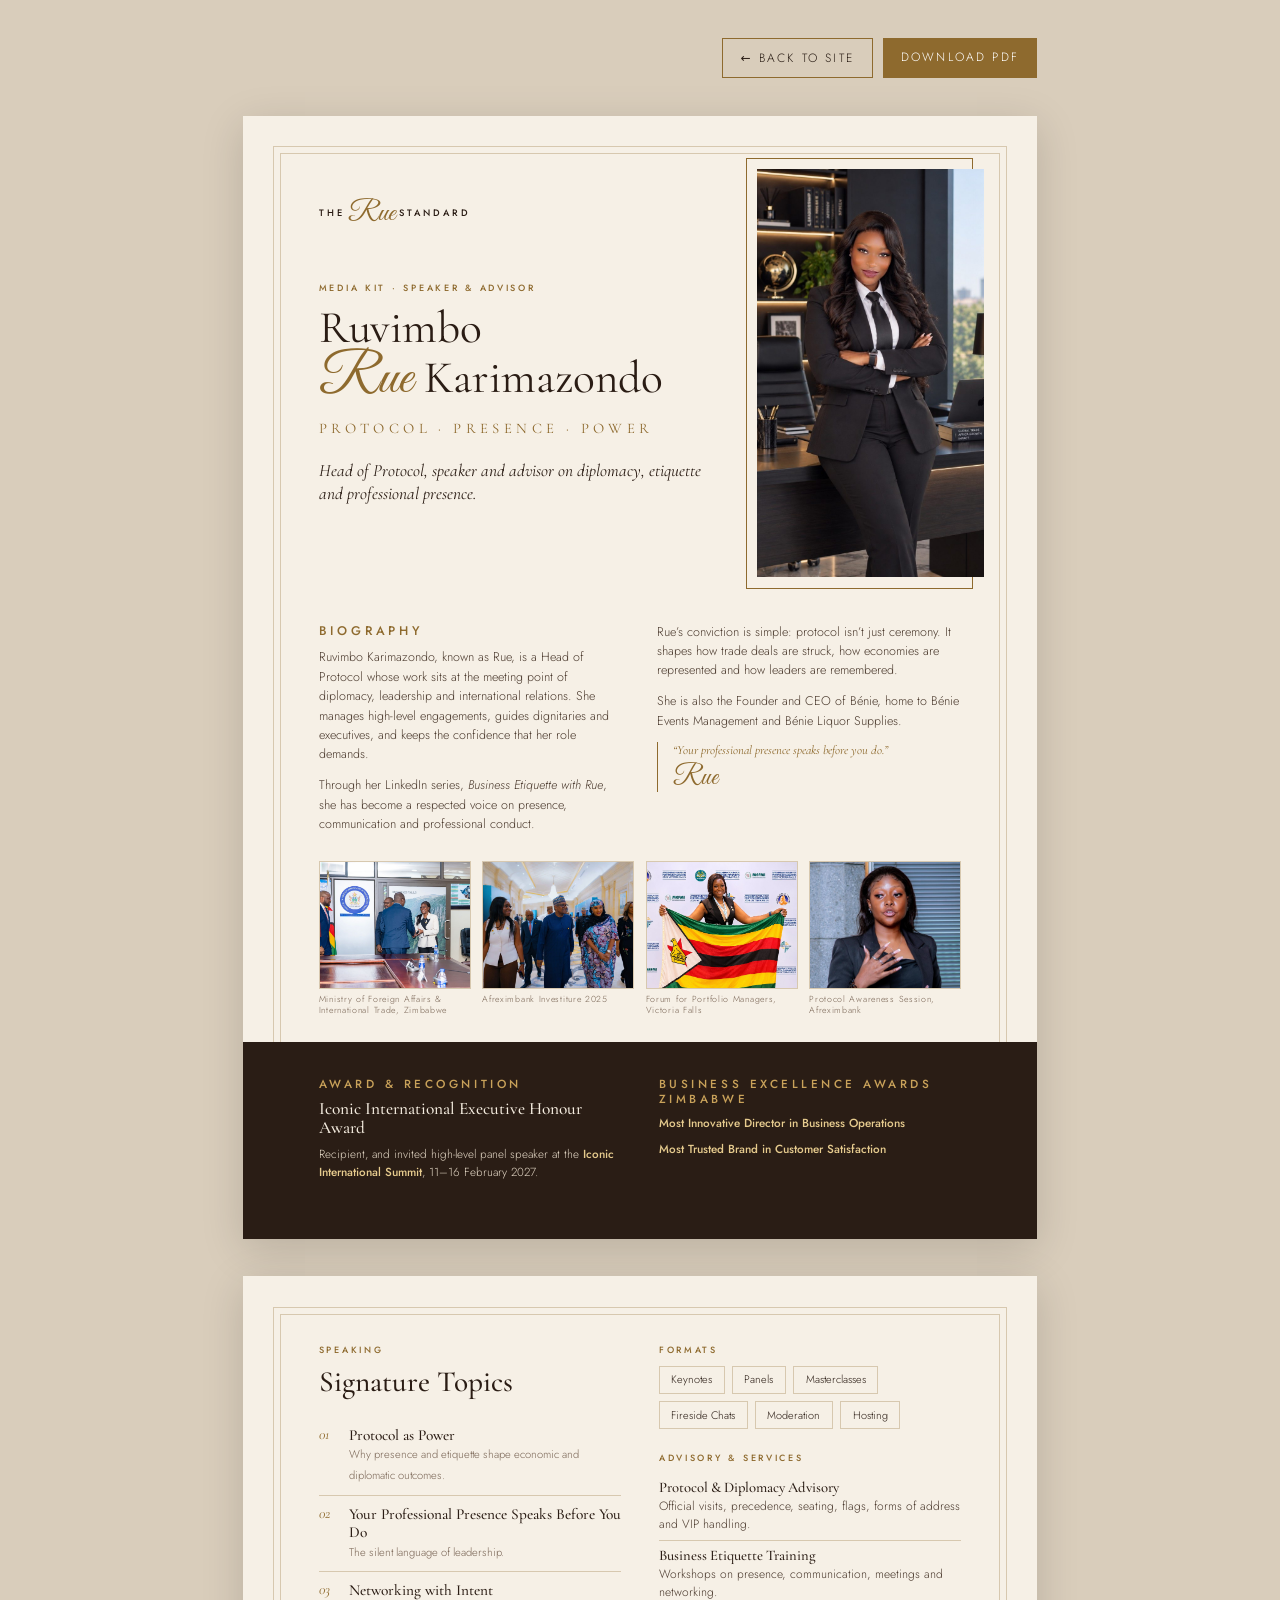
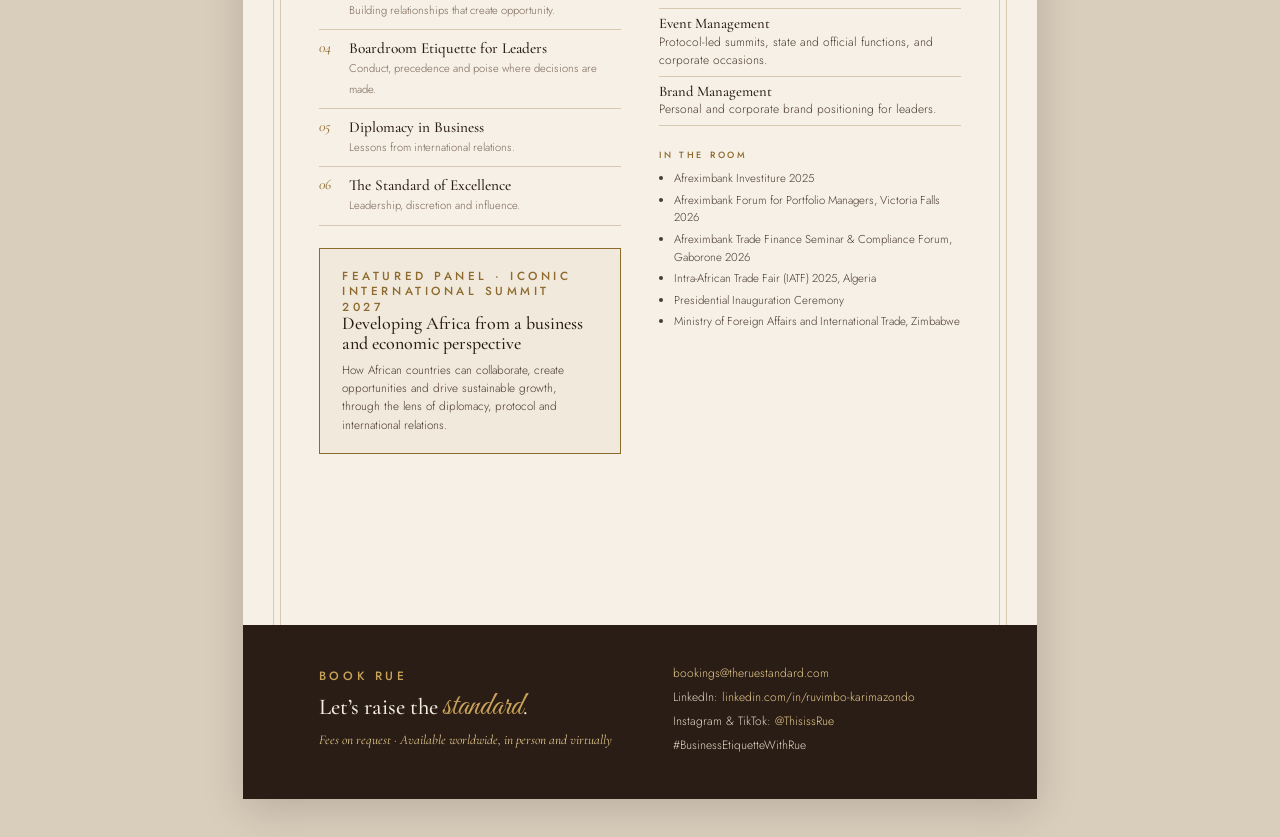
==== media-kit.html @ f9ad3863 "Add Media Kit, link previews, search data, privacy page and reading room - Two-page A4 Media Kit (HT" ====
<!doctype html>
<html lang="en">
<head>
  <meta charset="utf-8">
  <meta name="viewport" content="width=device-width, initial-scale=1">
  <title>Media Kit | The Rue Standard</title>
  <meta name="robots" content="noindex">
  <link rel="icon" href="assets/favicon.svg" type="image/svg+xml">
  <link href="https://fonts.googleapis.com/css2?family=Cormorant+Garamond:ital,wght@0,400;0,500;0,600;1,400;1,500&family=Great+Vibes&family=Jost:wght@300;400;500&display=swap" rel="stylesheet">
  <style>
    :root {
      --bg: #f6f0e6; --bg-2: #efe5d6; --esp: #2a1d15; --text: #2a1c14; --body: #4b3a2e; --muted: #7a6656;
      --gold: #8e6a2e; --gold-d: #c9a25a; --gold-hi: #e6cb8e; --line: rgba(142,106,46,.3);
      --serif: "Cormorant Garamond", Georgia, serif; --script: "Great Vibes", cursive; --sans: "Jost", system-ui, sans-serif;
    }
    @page { size: A4; margin: 0; }
    * { box-sizing: border-box; }
    html { background: #d9cdbb; }
    body { margin: 0; font: 300 10pt/1.55 var(--sans); color: var(--body); -webkit-print-color-adjust: exact; print-color-adjust: exact; }
    .page { width: 210mm; height: 297mm; margin: 10mm auto; background: var(--bg); position: relative; overflow: hidden; box-shadow: 0 10px 40px rgba(0,0,0,.15); }
    .frame { position: absolute; inset: 8mm; border: 0.6pt solid var(--line); pointer-events: none; }
    .frame::after { content: ""; position: absolute; inset: 1.6mm; border: 0.4pt solid var(--line); }
    h1, h2, h3 { font-family: var(--serif); font-weight: 500; color: var(--text); margin: 0; line-height: 1.1; }
    .eyebrow { font: 500 6.8pt/1.3 var(--sans); letter-spacing: .3em; text-transform: uppercase; color: var(--gold); margin: 0 0 2.5mm; }
    p { margin: 0 0 3mm; }
    .gold { color: var(--gold); }

    /* Page 1 */
    .hero { display: grid; grid-template-columns: 1fr 74mm; height: 128mm; }
    .hero__text { padding: 22mm 10mm 0 20mm; }
    .brand { font: 500 7pt/1 var(--sans); letter-spacing: .32em; text-transform: uppercase; color: var(--text); margin-bottom: 14mm; }
    .brand b { font: 22pt/1 var(--script); color: var(--gold); letter-spacing: 0; text-transform: none; font-weight: 400; vertical-align: -3pt; margin: 0 1mm; }
    h1 { font-size: 34pt; font-weight: 400; }
    h1 em { font: normal 1.25em/0.8 var(--script); color: var(--gold); }
    .tag { font: 400 11pt/1 var(--serif); letter-spacing: .3em; text-transform: uppercase; color: var(--gold); margin: 5mm 0 6mm; }
    .role { font: italic 13pt/1.35 var(--serif); color: var(--text); }
    .hero__photo { position: relative; margin: 14mm 14mm 0 0; }
    .hero__photo::before { content: ""; position: absolute; inset: -3mm 3mm 3mm -3mm; border: 0.6pt solid var(--gold); }
    .hero__photo img { position: relative; width: 100%; height: 108mm; object-fit: cover; object-position: top; display: block; }
    .bio { display: grid; grid-template-columns: 1fr 1fr; gap: 9mm; padding: 6mm 20mm 0; }
    .bio p { font-size: 9.4pt; }
    .quote { font: italic 14pt/1.35 var(--serif); color: var(--gold); border-left: 0.8pt solid var(--gold); padding-left: 4mm; margin: 2mm 0 0; }
    .quote span { display: block; font: 20pt/1 var(--script); margin-top: 1.5mm; }
    .strip { display: grid; grid-template-columns: repeat(4, 1fr); gap: 3mm; padding: 4mm 20mm 0; }
    .strip figure { margin: 0; }
    .strip img { width: 100%; height: 34mm; object-fit: cover; display: block; border: 0.5pt solid var(--line); }
    .strip figcaption { font-size: 6.6pt; letter-spacing: .08em; color: var(--muted); margin-top: 1.2mm; line-height: 1.3; }
    .award { position: absolute; left: 0; right: 0; bottom: 0; height: 52mm; background: var(--esp); color: #e2d6c4; padding: 9mm 20mm; display: grid; grid-template-columns: 1fr 1fr; gap: 10mm; }
    .award .eyebrow { color: var(--gold-d); }
    .award h3 { color: #f4ecdf; font-size: 13pt; margin-bottom: 2mm; }
    .award p { font-size: 8.8pt; margin: 0 0 2mm; }
    .award strong { color: var(--gold-hi); font-weight: 500; }

    /* Page 2 */
    .p2 { padding: 18mm 20mm 0; }
    .p2 h2 { font-size: 22pt; margin-bottom: 5mm; }
    .cols { display: grid; grid-template-columns: 1fr 1fr; gap: 10mm; }
    ol.topics { list-style: none; padding: 0; margin: 0; counter-reset: t; }
    ol.topics li { counter-increment: t; display: grid; grid-template-columns: 8mm 1fr; padding: 2.4mm 0; border-bottom: 0.4pt solid var(--line); }
    ol.topics li::before { content: counter(t, decimal-leading-zero); font: italic 11pt/1.2 var(--serif); color: var(--gold); }
    ol.topics strong { display: block; font: 500 11.5pt/1.2 var(--serif); color: var(--text); }
    ol.topics span { font-size: 8.4pt; color: var(--muted); }
    .chips { display: flex; flex-wrap: wrap; gap: 2mm; margin: 0 0 6mm; padding: 0; list-style: none; }
    .chips li { border: 0.5pt solid var(--line); padding: 1.2mm 3mm; font-size: 8.2pt; color: var(--text); }
    .svc { list-style: none; padding: 0; margin: 0 0 6mm; }
    .svc li { padding: 1.6mm 0; border-bottom: 0.4pt solid var(--line); font-size: 9pt; }
    .svc strong { font: 500 11pt/1.2 var(--serif); color: var(--text); display: block; }
    .featured { border: 0.6pt solid var(--gold); padding: 5mm 6mm; margin: 6mm 0; background: rgba(142,106,46,.05); }
    .featured h3 { font-size: 13.5pt; margin-bottom: 2mm; }
    .featured p { font-size: 8.8pt; margin: 0; }
    .rooms { font-size: 8.6pt; color: var(--body); margin: 0; padding-left: 4mm; }
    .rooms li { margin-bottom: 1mm; }
    .contact { position: absolute; left: 0; right: 0; bottom: 0; height: 46mm; background: var(--esp); color: #e2d6c4; padding: 9mm 20mm; display: grid; grid-template-columns: 1.1fr 1fr; gap: 10mm; align-items: center; }
    .contact .eyebrow { color: var(--gold-d); }
    .contact h3 { font-size: 17pt; color: #f4ecdf; }
    .contact h3 em { font-family: var(--script); font-style: normal; color: var(--gold-d); font-size: 1.4em; }
    .contact p { margin: 0 0 1.4mm; font-size: 9pt; }
    .contact a { color: var(--gold-hi); text-decoration: none; }
    .contact .fees { font: italic 10pt/1.3 var(--serif); color: var(--gold-hi); margin-top: 2mm; }

    .bar { max-width: 210mm; margin: 10mm auto 0; display: flex; gap: 10px; justify-content: flex-end; font-family: var(--sans); }
    .bar a { padding: 10px 18px; background: var(--gold); color: #fff; text-decoration: none; font-size: 12px; letter-spacing: .18em; text-transform: uppercase; }
    .bar a.ghost { background: transparent; color: var(--esp); border: 1px solid var(--gold); }
    @media screen and (max-width: 820px) {
      .page { transform-origin: top left; }
    }
    @media print { html { background: none; } .page { margin: 0; box-shadow: none; break-after: page; } .page:last-of-type { break-after: auto; } .bar { display: none !important; } }
  </style>
</head>
<body>
  <div class="bar"><a class="ghost" href="index.html">← Back to site</a><a href="assets/the-rue-standard-media-kit.pdf" download>Download PDF</a></div>

  <section class="page">
    <div class="frame"></div>
    <div class="hero">
      <div class="hero__text">
        <p class="brand">The<b>Rue</b>Standard</p>
        <p class="eyebrow">Media Kit · Speaker &amp; Advisor</p>
        <h1>Ruvimbo<br><em>Rue</em> Karimazondo</h1>
        <p class="tag">Protocol · Presence · Power</p>
        <p class="role">Head of Protocol, speaker and advisor on diplomacy, etiquette and professional presence.</p>
      </div>
      <div class="hero__photo"><img src="assets/rue-standing.jpg" alt="Ruvimbo Karimazondo"></div>
    </div>

    <div class="bio">
      <div>
        <p class="eyebrow">Biography</p>
        <p>Ruvimbo Karimazondo, known as Rue, is a Head of Protocol whose work sits at the meeting point of diplomacy, leadership and international relations. She manages high-level engagements, guides dignitaries and executives, and keeps the confidence that her role demands.</p>
        <p>Through her LinkedIn series, <em>Business Etiquette with Rue</em>, she has become a respected voice on presence, communication and professional conduct.</p>
      </div>
      <div>
        <p>Rue’s conviction is simple: protocol isn’t just ceremony. It shapes how trade deals are struck, how economies are represented and how leaders are remembered.</p>
        <p>She is also the Founder and CEO of Bénie, home to Bénie Events Management and Bénie Liquor Supplies.</p>
        <p class="quote">“Your professional presence speaks before you do.”<span>Rue</span></p>
      </div>
    </div>

    <div class="strip">
      <figure><img src="assets/gallery/foreign-affairs.jpg" alt=""><figcaption>Ministry of Foreign Affairs &amp; International Trade, Zimbabwe</figcaption></figure>
      <figure><img src="assets/gallery/investiture-dangote.jpg" alt=""><figcaption>Afreximbank Investiture 2025</figcaption></figure>
      <figure><img src="assets/gallery/victoria-falls-flag.jpg" alt="" style="object-position:50% 30%"><figcaption>Forum for Portfolio Managers, Victoria Falls</figcaption></figure>
      <figure><img src="assets/gallery/leading-session.jpg" alt="" style="object-position:50% 20%"><figcaption>Protocol Awareness Session, Afreximbank</figcaption></figure>
    </div>

    <div class="award">
      <div>
        <p class="eyebrow">Award &amp; Recognition</p>
        <h3>Iconic International Executive Honour Award</h3>
        <p>Recipient, and invited high-level panel speaker at the <strong>Iconic International Summit</strong>, 11–16 February 2027.</p>
      </div>
      <div>
        <p class="eyebrow">Business Excellence Awards Zimbabwe</p>
        <p><strong>Most Innovative Director in Business Operations</strong></p>
        <p><strong>Most Trusted Brand in Customer Satisfaction</strong></p>
      </div>
    </div>
  </section>

  <section class="page">
    <div class="frame"></div>
    <div class="p2">
      <div class="cols">
        <div>
          <p class="eyebrow">Speaking</p>
          <h2>Signature Topics</h2>
          <ol class="topics">
            <li><div><strong>Protocol as Power</strong><span>Why presence and etiquette shape economic and diplomatic outcomes.</span></div></li>
            <li><div><strong>Your Professional Presence Speaks Before You Do</strong><span>The silent language of leadership.</span></div></li>
            <li><div><strong>Networking with Intent</strong><span>Building relationships that create opportunity.</span></div></li>
            <li><div><strong>Boardroom Etiquette for Leaders</strong><span>Conduct, precedence and poise where decisions are made.</span></div></li>
            <li><div><strong>Diplomacy in Business</strong><span>Lessons from international relations.</span></div></li>
            <li><div><strong>The Standard of Excellence</strong><span>Leadership, discretion and influence.</span></div></li>
          </ol>
          <div class="featured">
            <p class="eyebrow">Featured Panel · Iconic International Summit 2027</p>
            <h3>Developing Africa from a business and economic perspective</h3>
            <p>How African countries can collaborate, create opportunities and drive sustainable growth, through the lens of diplomacy, protocol and international relations.</p>
          </div>
        </div>
        <div>
          <p class="eyebrow">Formats</p>
          <ul class="chips"><li>Keynotes</li><li>Panels</li><li>Masterclasses</li><li>Fireside Chats</li><li>Moderation</li><li>Hosting</li></ul>
          <p class="eyebrow">Advisory &amp; Services</p>
          <ul class="svc">
            <li><strong>Protocol &amp; Diplomacy Advisory</strong>Official visits, precedence, seating, flags, forms of address and VIP handling.</li>
            <li><strong>Business Etiquette Training</strong>Workshops on presence, communication, meetings and networking.</li>
            <li><strong>Event Management</strong>Protocol-led summits, state and official functions, and corporate occasions.</li>
            <li><strong>Brand Management</strong>Personal and corporate brand positioning for leaders.</li>
          </ul>
          <p class="eyebrow">In the Room</p>
          <ul class="rooms">
            <li>Afreximbank Investiture 2025</li>
            <li>Afreximbank Forum for Portfolio Managers, Victoria Falls 2026</li>
            <li>Afreximbank Trade Finance Seminar &amp; Compliance Forum, Gaborone 2026</li>
            <li>Intra-African Trade Fair (IATF) 2025, Algeria</li>
            <li>Presidential Inauguration Ceremony</li>
            <li>Ministry of Foreign Affairs and International Trade, Zimbabwe</li>
          </ul>
        </div>
      </div>
    </div>

    <div class="contact">
      <div>
        <p class="eyebrow">Book Rue</p>
        <h3>Let’s raise the <em>standard</em>.</h3>
        <p class="fees">Fees on request · Available worldwide, in person and virtually</p>
      </div>
      <div>
        <p><a href="mailto:bookings@theruestandard.com">bookings@theruestandard.com</a></p>
        <p>LinkedIn: <a href="https://www.linkedin.com/in/ruvimbo-karimazondo">linkedin.com/in/ruvimbo-karimazondo</a></p>
        <p>Instagram &amp; TikTok: <a href="https://www.instagram.com/thisissrue">@ThisissRue</a></p>
        <p>#BusinessEtiquetteWithRue</p>
      </div>
    </div>
  </section>
</body>
</html>
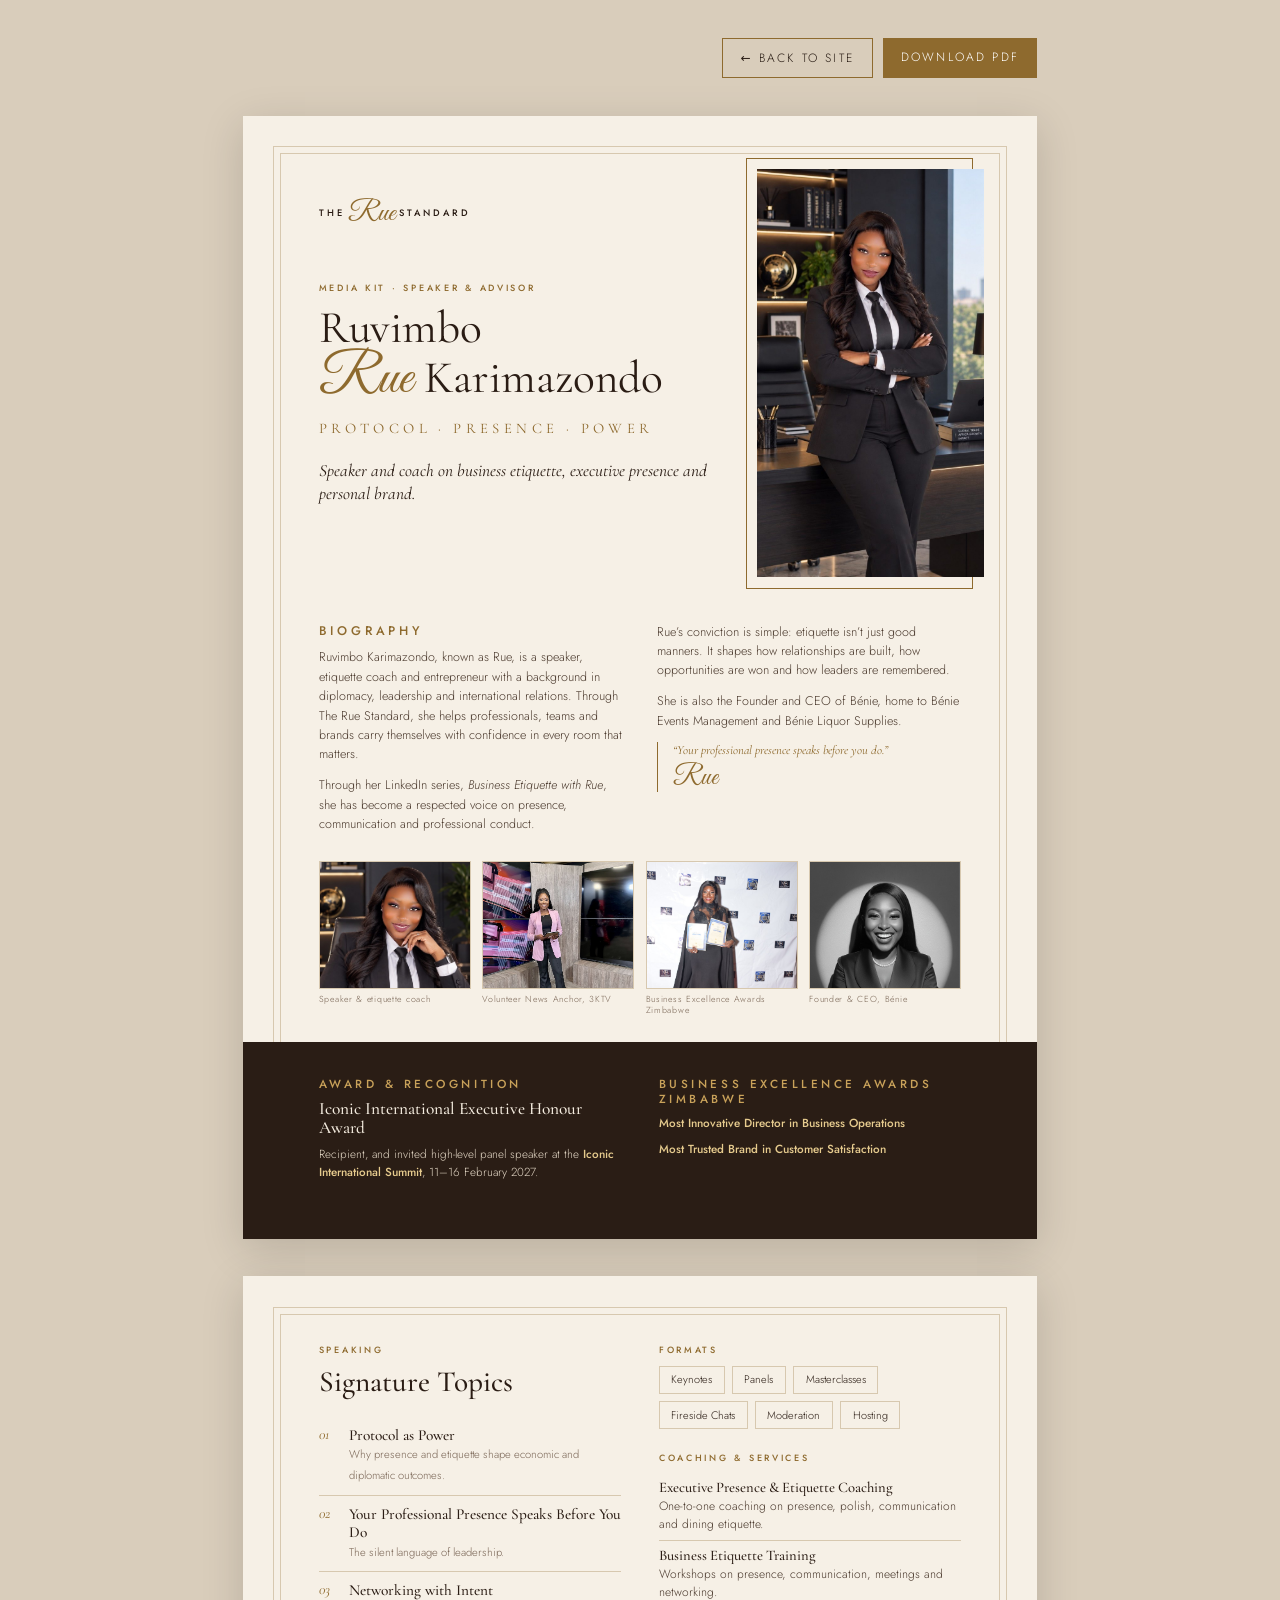
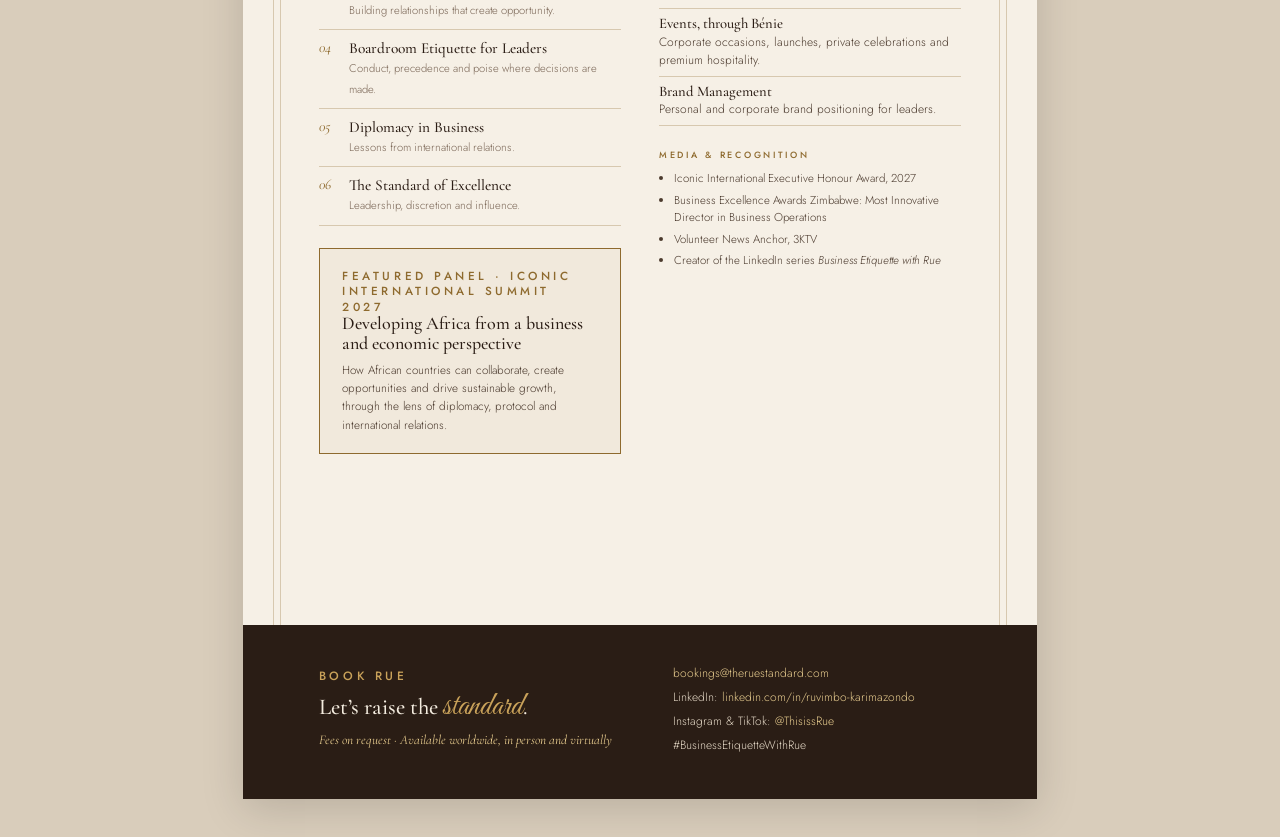
==== commit a70c30d9: "Separate The Rue Standard from employment Remove job title, employer references and work-event photo" ====
--- a/media-kit.html
+++ b/media-kit.html
@@ -98,7 +98,7 @@
         <p class="eyebrow">Media Kit · Speaker &amp; Advisor</p>
         <h1>Ruvimbo<br><em>Rue</em> Karimazondo</h1>
         <p class="tag">Protocol · Presence · Power</p>
-        <p class="role">Head of Protocol, speaker and advisor on diplomacy, etiquette and professional presence.</p>
+        <p class="role">Speaker and coach on business etiquette, executive presence and personal brand.</p>
       </div>
       <div class="hero__photo"><img src="assets/rue-standing.jpg" alt="Ruvimbo Karimazondo"></div>
     </div>
@@ -106,21 +106,21 @@
     <div class="bio">
       <div>
         <p class="eyebrow">Biography</p>
-        <p>Ruvimbo Karimazondo, known as Rue, is a Head of Protocol whose work sits at the meeting point of diplomacy, leadership and international relations. She manages high-level engagements, guides dignitaries and executives, and keeps the confidence that her role demands.</p>
+        <p>Ruvimbo Karimazondo, known as Rue, is a speaker, etiquette coach and entrepreneur with a background in diplomacy, leadership and international relations. Through The Rue Standard, she helps professionals, teams and brands carry themselves with confidence in every room that matters.</p>
         <p>Through her LinkedIn series, <em>Business Etiquette with Rue</em>, she has become a respected voice on presence, communication and professional conduct.</p>
       </div>
       <div>
-        <p>Rue’s conviction is simple: protocol isn’t just ceremony. It shapes how trade deals are struck, how economies are represented and how leaders are remembered.</p>
+        <p>Rue’s conviction is simple: etiquette isn’t just good manners. It shapes how relationships are built, how opportunities are won and how leaders are remembered.</p>
         <p>She is also the Founder and CEO of Bénie, home to Bénie Events Management and Bénie Liquor Supplies.</p>
         <p class="quote">“Your professional presence speaks before you do.”<span>Rue</span></p>
       </div>
     </div>
 
     <div class="strip">
-      <figure><img src="assets/gallery/foreign-affairs.jpg" alt=""><figcaption>Ministry of Foreign Affairs &amp; International Trade, Zimbabwe</figcaption></figure>
-      <figure><img src="assets/gallery/investiture-dangote.jpg" alt=""><figcaption>Afreximbank Investiture 2025</figcaption></figure>
-      <figure><img src="assets/gallery/victoria-falls-flag.jpg" alt="" style="object-position:50% 30%"><figcaption>Forum for Portfolio Managers, Victoria Falls</figcaption></figure>
-      <figure><img src="assets/gallery/leading-session.jpg" alt="" style="object-position:50% 20%"><figcaption>Protocol Awareness Session, Afreximbank</figcaption></figure>
+      <figure><img src="assets/rue-seated.jpg" alt="" style="object-position:50% 20%"><figcaption>Speaker &amp; etiquette coach</figcaption></figure>
+      <figure><img src="assets/gallery/tv-studio.jpg" alt="" style="object-position:50% 20%"><figcaption>Volunteer News Anchor, 3KTV</figcaption></figure>
+      <figure><img src="assets/gallery/business-excellence-awards.jpg" alt="" style="object-position:50% 25%"><figcaption>Business Excellence Awards Zimbabwe</figcaption></figure>
+      <figure><img src="assets/rue-laughing.jpg" alt="" style="object-position:50% 25%"><figcaption>Founder &amp; CEO, Bénie</figcaption></figure>
     </div>
 
     <div class="award">
@@ -161,21 +161,19 @@
         <div>
           <p class="eyebrow">Formats</p>
           <ul class="chips"><li>Keynotes</li><li>Panels</li><li>Masterclasses</li><li>Fireside Chats</li><li>Moderation</li><li>Hosting</li></ul>
-          <p class="eyebrow">Advisory &amp; Services</p>
+          <p class="eyebrow">Coaching &amp; Services</p>
           <ul class="svc">
-            <li><strong>Protocol &amp; Diplomacy Advisory</strong>Official visits, precedence, seating, flags, forms of address and VIP handling.</li>
+            <li><strong>Executive Presence &amp; Etiquette Coaching</strong>One-to-one coaching on presence, polish, communication and dining etiquette.</li>
             <li><strong>Business Etiquette Training</strong>Workshops on presence, communication, meetings and networking.</li>
-            <li><strong>Event Management</strong>Protocol-led summits, state and official functions, and corporate occasions.</li>
+            <li><strong>Events, through Bénie</strong>Corporate occasions, launches, private celebrations and premium hospitality.</li>
             <li><strong>Brand Management</strong>Personal and corporate brand positioning for leaders.</li>
           </ul>
-          <p class="eyebrow">In the Room</p>
+          <p class="eyebrow">Media &amp; Recognition</p>
           <ul class="rooms">
-            <li>Afreximbank Investiture 2025</li>
-            <li>Afreximbank Forum for Portfolio Managers, Victoria Falls 2026</li>
-            <li>Afreximbank Trade Finance Seminar &amp; Compliance Forum, Gaborone 2026</li>
-            <li>Intra-African Trade Fair (IATF) 2025, Algeria</li>
-            <li>Presidential Inauguration Ceremony</li>
-            <li>Ministry of Foreign Affairs and International Trade, Zimbabwe</li>
+            <li>Iconic International Executive Honour Award, 2027</li>
+            <li>Business Excellence Awards Zimbabwe: Most Innovative Director in Business Operations</li>
+            <li>Volunteer News Anchor, 3KTV</li>
+            <li>Creator of the LinkedIn series <em>Business Etiquette with Rue</em></li>
           </ul>
         </div>
       </div>
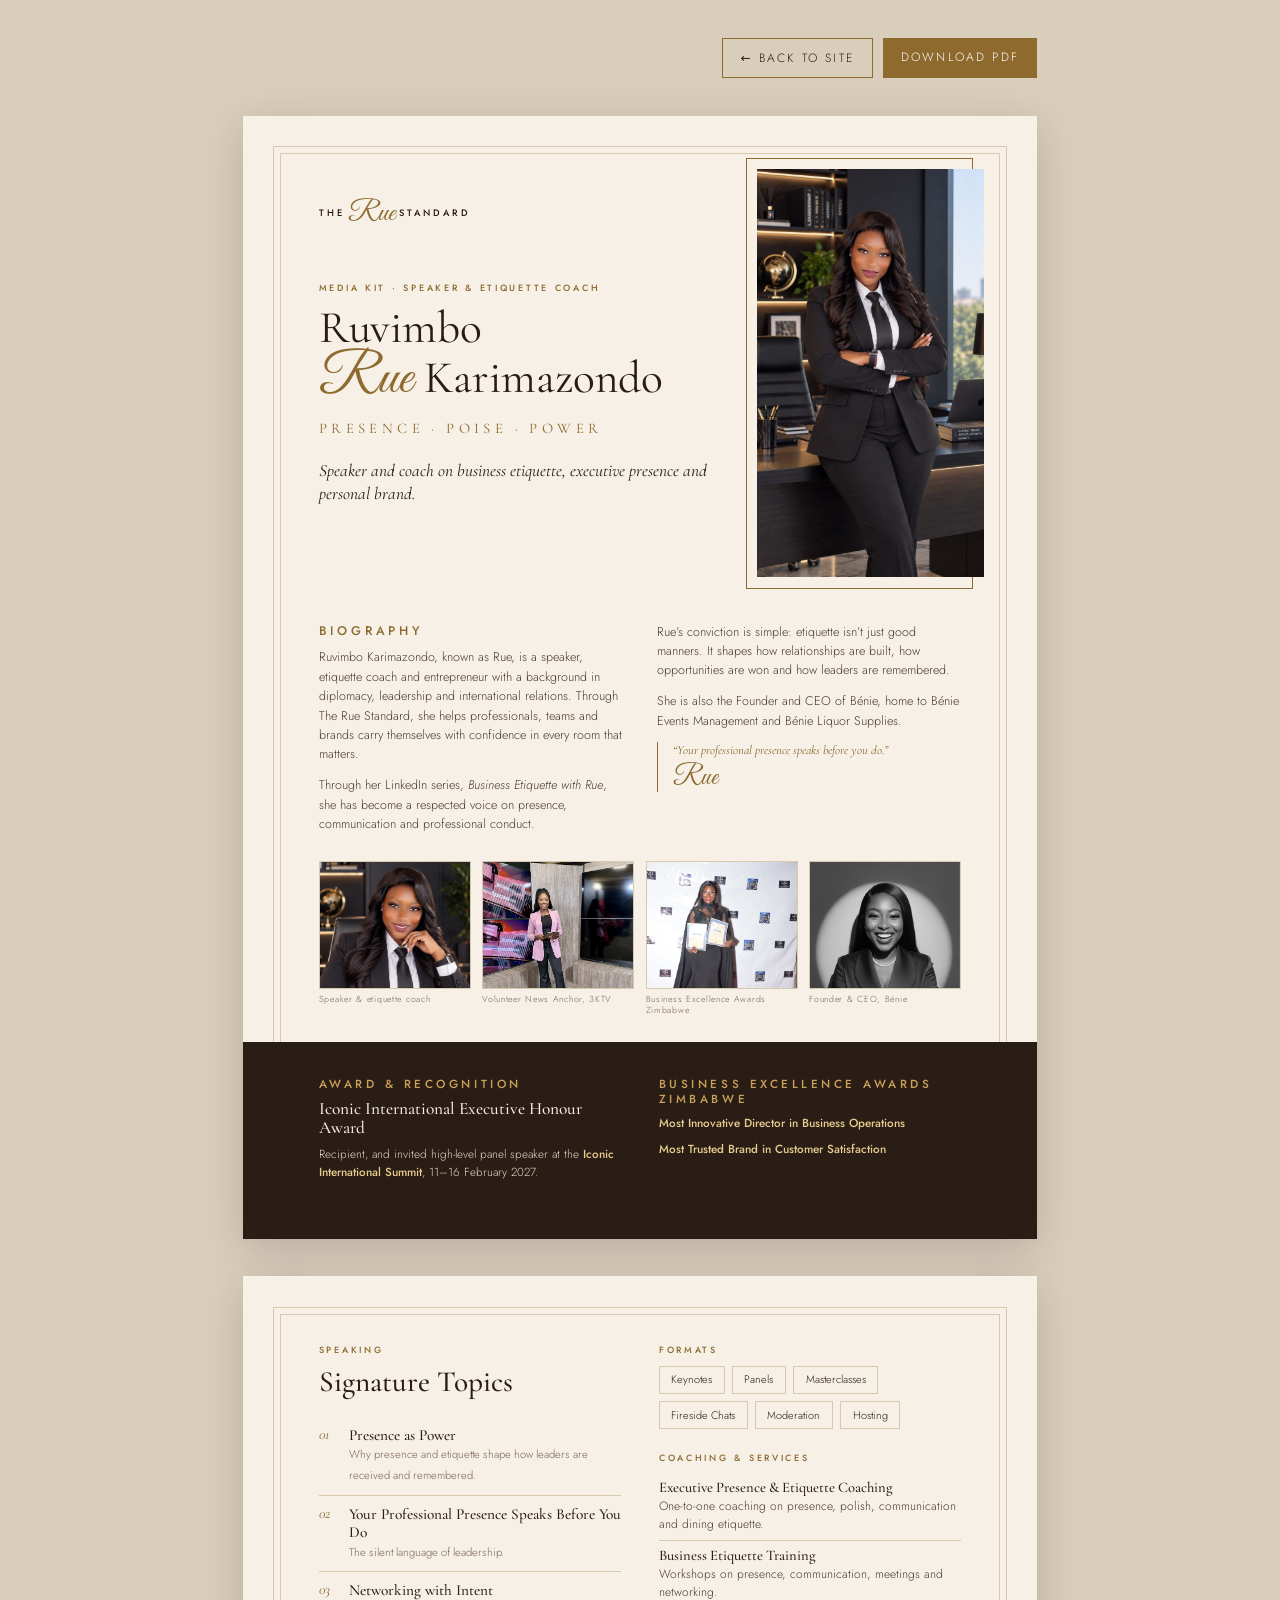
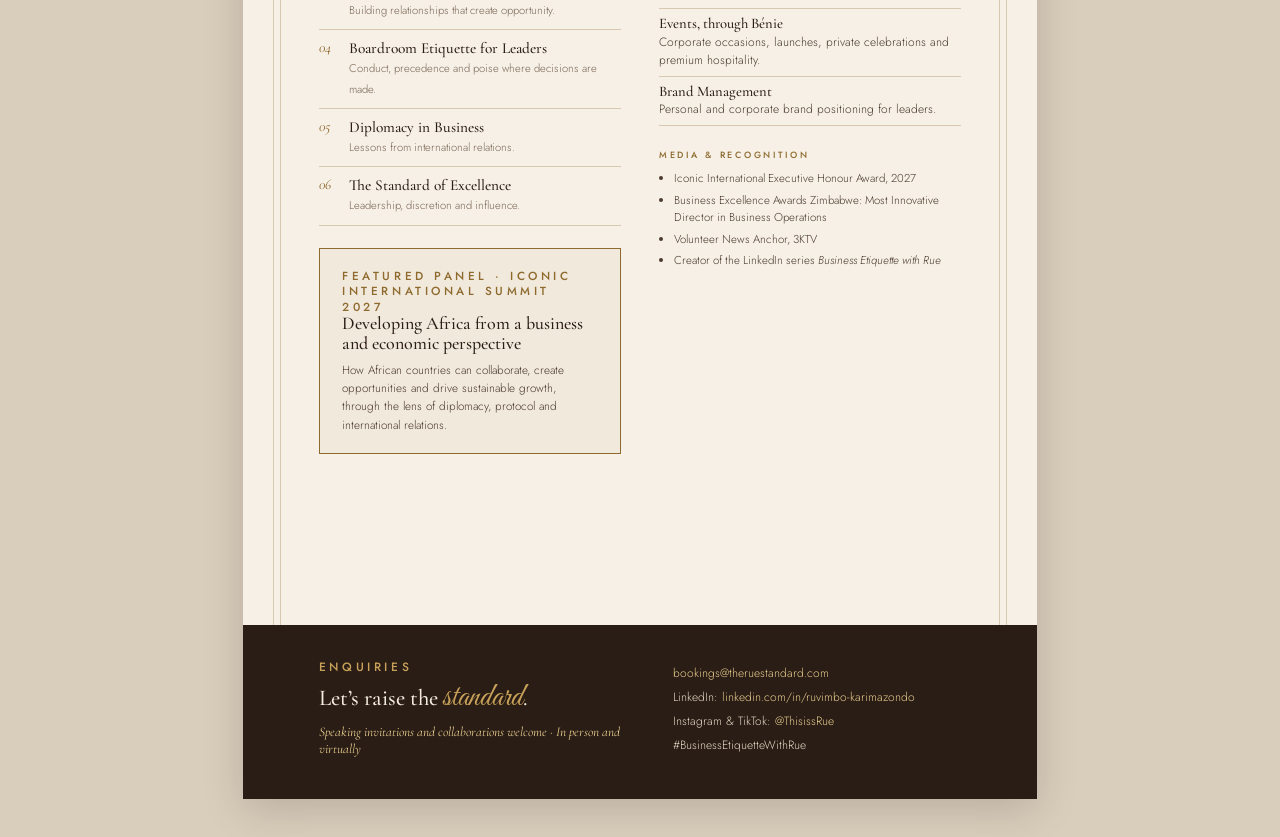
==== commit 46cf8d56: "Switch to enquiry-only personal brand page with new tagline - New tagline: Presence. Poise. Power. (" ====
--- a/media-kit.html
+++ b/media-kit.html
@@ -95,9 +95,9 @@
     <div class="hero">
       <div class="hero__text">
         <p class="brand">The<b>Rue</b>Standard</p>
-        <p class="eyebrow">Media Kit · Speaker &amp; Advisor</p>
+        <p class="eyebrow">Media Kit · Speaker &amp; Etiquette Coach</p>
         <h1>Ruvimbo<br><em>Rue</em> Karimazondo</h1>
-        <p class="tag">Protocol · Presence · Power</p>
+        <p class="tag">Presence · Poise · Power</p>
         <p class="role">Speaker and coach on business etiquette, executive presence and personal brand.</p>
       </div>
       <div class="hero__photo"><img src="assets/rue-standing.jpg" alt="Ruvimbo Karimazondo"></div>
@@ -145,7 +145,7 @@
           <p class="eyebrow">Speaking</p>
           <h2>Signature Topics</h2>
           <ol class="topics">
-            <li><div><strong>Protocol as Power</strong><span>Why presence and etiquette shape economic and diplomatic outcomes.</span></div></li>
+            <li><div><strong>Presence as Power</strong><span>Why presence and etiquette shape how leaders are received and remembered.</span></div></li>
             <li><div><strong>Your Professional Presence Speaks Before You Do</strong><span>The silent language of leadership.</span></div></li>
             <li><div><strong>Networking with Intent</strong><span>Building relationships that create opportunity.</span></div></li>
             <li><div><strong>Boardroom Etiquette for Leaders</strong><span>Conduct, precedence and poise where decisions are made.</span></div></li>
@@ -181,9 +181,9 @@
 
     <div class="contact">
       <div>
-        <p class="eyebrow">Book Rue</p>
+        <p class="eyebrow">Enquiries</p>
         <h3>Let’s raise the <em>standard</em>.</h3>
-        <p class="fees">Fees on request · Available worldwide, in person and virtually</p>
+        <p class="fees">Speaking invitations and collaborations welcome · In person and virtually</p>
       </div>
       <div>
         <p><a href="mailto:bookings@theruestandard.com">bookings@theruestandard.com</a></p>
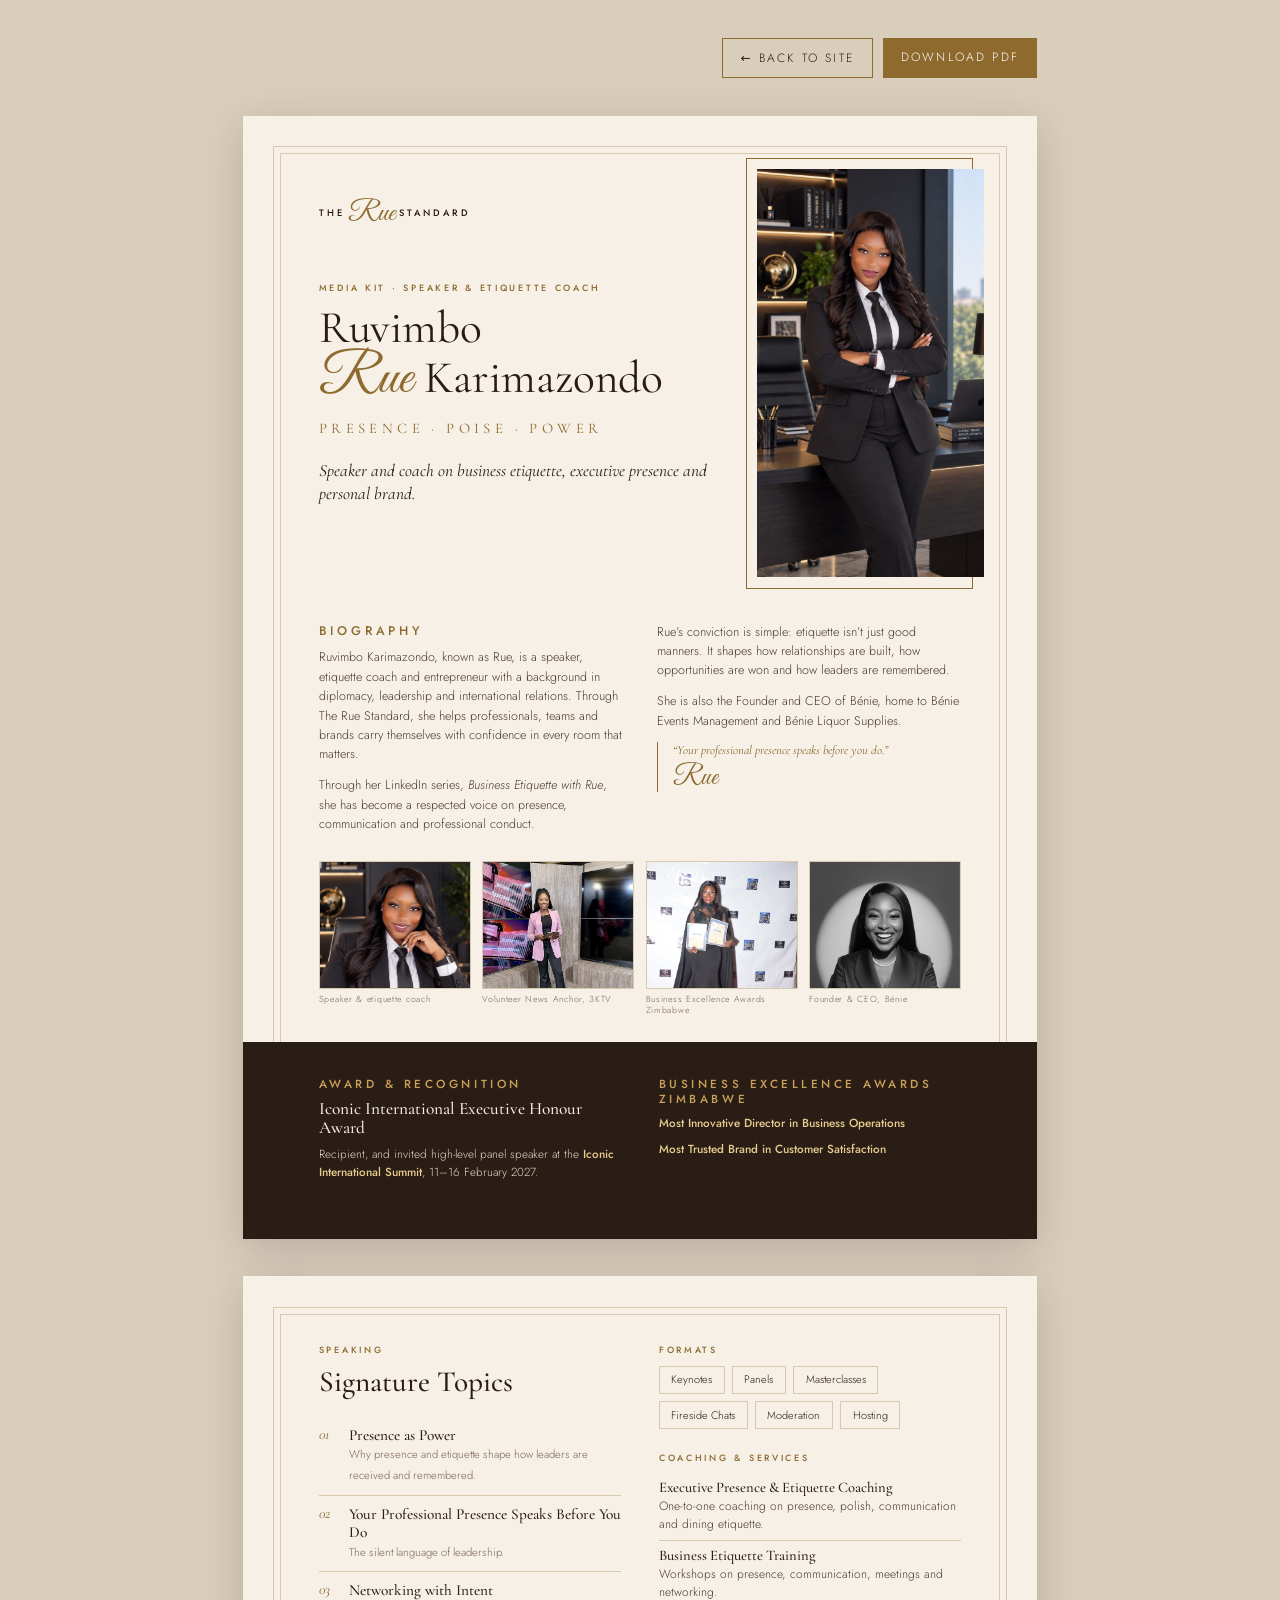
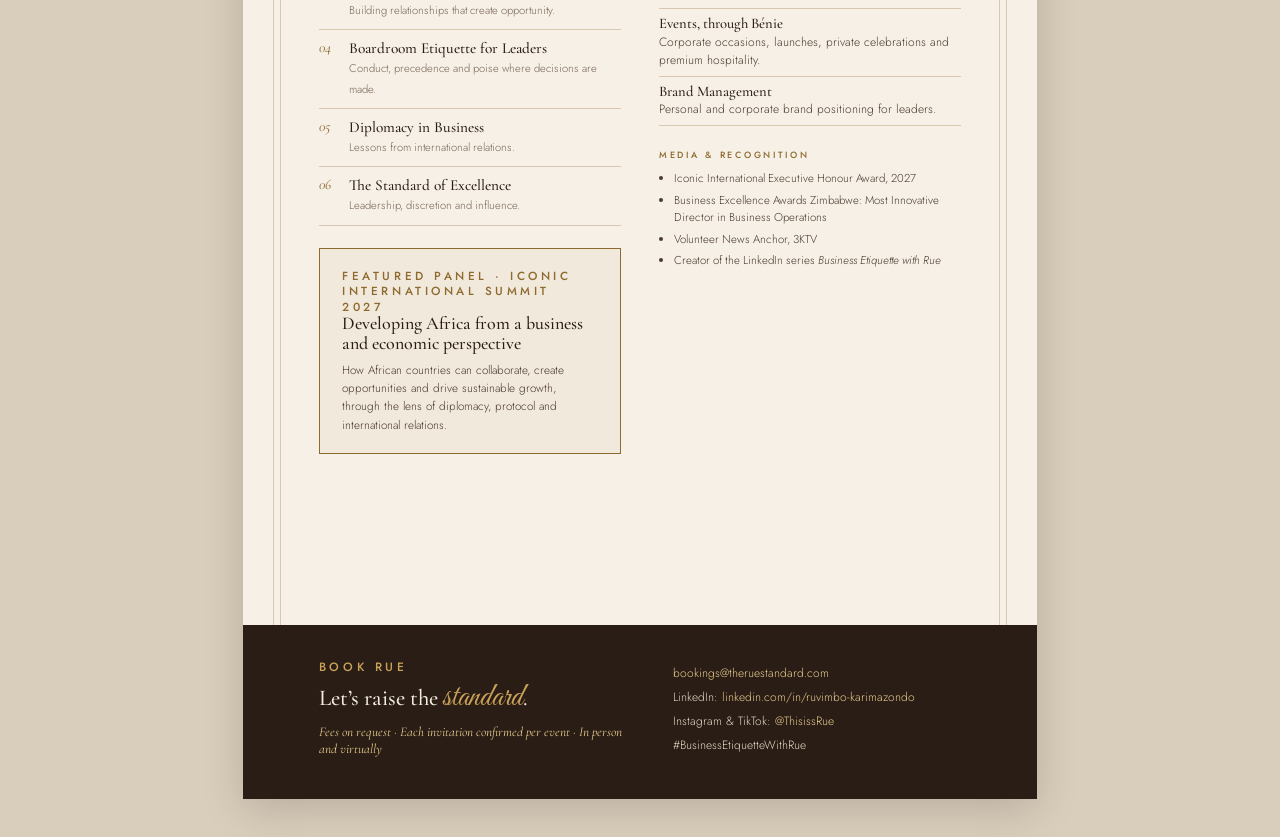
==== commit 8c64cdfb: "Restore booking and payment for approved services Speaking (confirmed per event), executive presence" ====
--- a/media-kit.html
+++ b/media-kit.html
@@ -181,9 +181,9 @@
 
     <div class="contact">
       <div>
-        <p class="eyebrow">Enquiries</p>
+        <p class="eyebrow">Book Rue</p>
         <h3>Let’s raise the <em>standard</em>.</h3>
-        <p class="fees">Speaking invitations and collaborations welcome · In person and virtually</p>
+        <p class="fees">Fees on request · Each invitation confirmed per event · In person and virtually</p>
       </div>
       <div>
         <p><a href="mailto:bookings@theruestandard.com">bookings@theruestandard.com</a></p>
